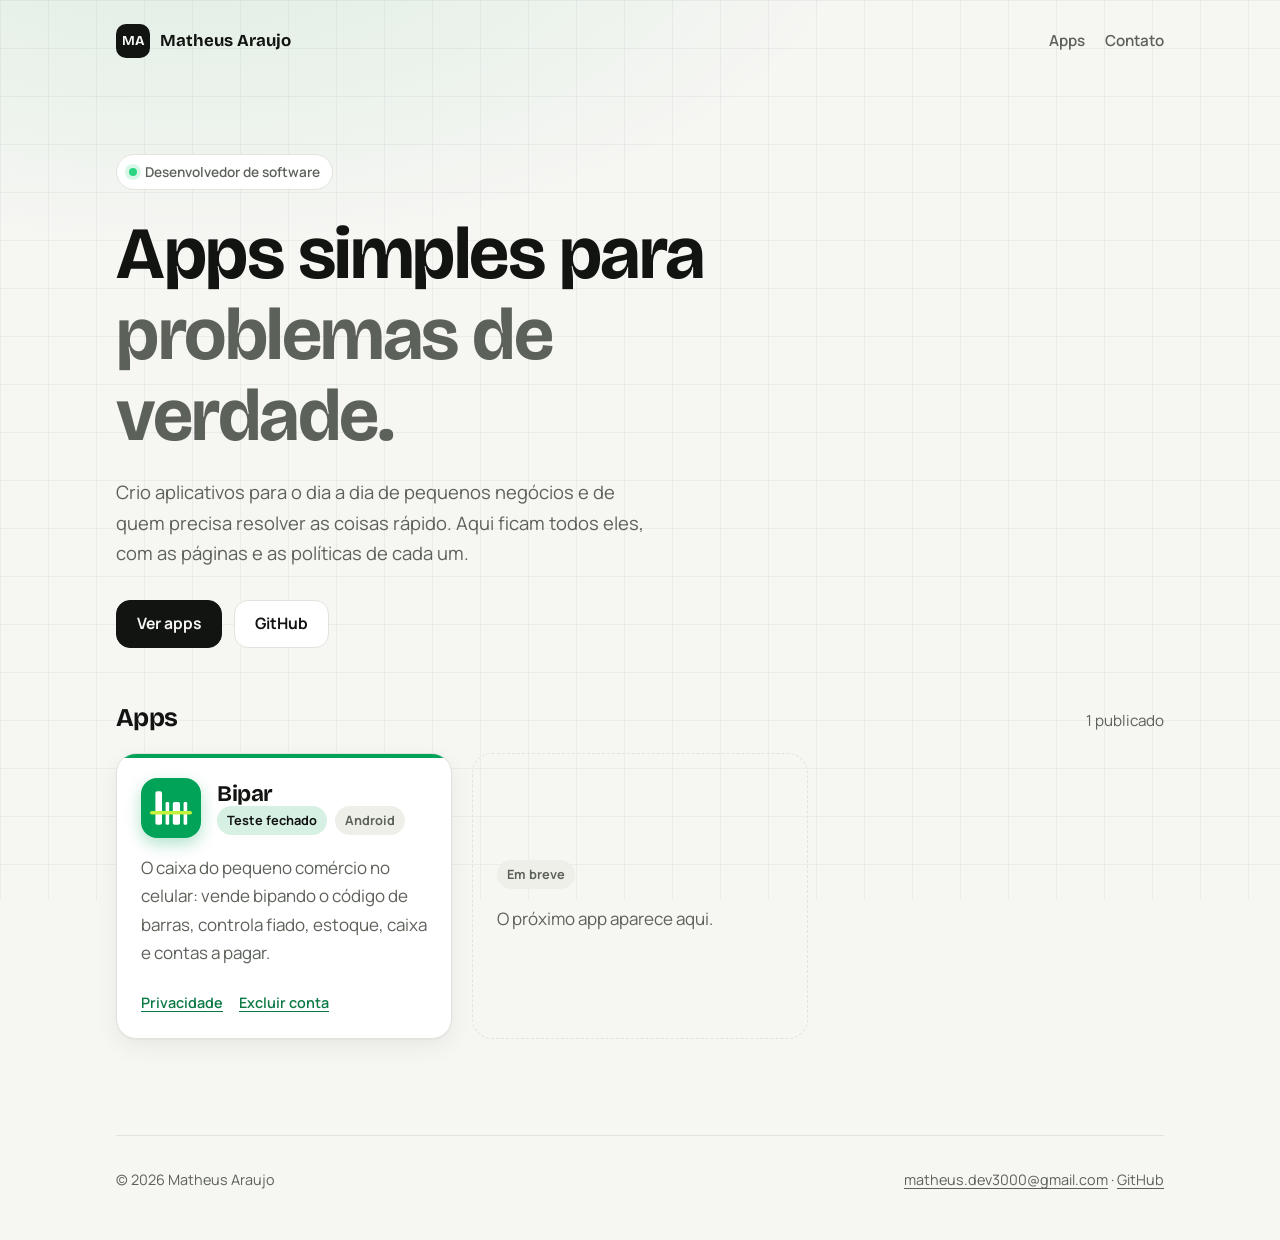
==== index.html @ b0554bd5 "Site com apps e políticas" ====
<!doctype html>
<html lang="pt-BR">
  <head>
    <meta charset="utf-8" />
    <meta name="viewport" content="width=device-width, initial-scale=1" />
    <title>Matheus Araujo · Apps</title>
    <meta name="description" content="Aplicativos criados por Matheus Araujo, com as páginas e políticas de privacidade de cada um." />
    <link rel="icon" href="/assets/favicon.svg" type="image/svg+xml" />
    <link rel="preconnect" href="https://fonts.googleapis.com" />
    <link rel="preconnect" href="https://fonts.gstatic.com" crossorigin />
    <link
      rel="stylesheet"
      href="https://fonts.googleapis.com/css2?family=Bricolage+Grotesque:opsz,wght@12..96,700&family=Manrope:wght@400;600;700&display=swap"
    />
    <link rel="stylesheet" href="/assets/site.css" />
  </head>
  <body>
    <div class="wrap">
      <header class="site-header">
        <a class="brand" href="/"><span class="brand-mark">MA</span> Matheus Araujo</a>
        <nav class="nav">
          <a href="#apps">Apps</a>
          <a href="#contato">Contato</a>
        </nav>
      </header>

      <main>
        <section class="hero">
          <span class="eyebrow"><span class="dot"></span> Desenvolvedor de software</span>
          <h1>Apps simples para <span class="soft">problemas de verdade.</span></h1>
          <p>
            Crio aplicativos para o dia a dia de pequenos negócios e de quem precisa resolver as coisas rápido. Aqui
            ficam todos eles, com as páginas e as políticas de cada um.
          </p>
          <div class="actions">
            <a class="button primary" href="#apps">Ver apps</a>
            <a class="button" href="https://github.com/matheusaraujo-dev">GitHub</a>
          </div>
        </section>

        <section id="apps">
          <div class="section-title">
            <h2>Apps</h2>
            <span>1 publicado</span>
          </div>

          <div class="apps">
            <!-- Novo app: copie este <article>, troque --accent, ícone, textos e a pasta /nome-do-app/ -->
            <article class="app-card" style="--accent: #00a357">
              <header>
                <img class="app-icon" src="/bipar/icon.svg" alt="" width="60" height="60" />
                <div>
                  <h3><a href="/bipar/">Bipar</a></h3>
                  <div class="tags">
                    <span class="tag status">Teste fechado</span>
                    <span class="tag">Android</span>
                  </div>
                </div>
              </header>
              <p>
                O caixa do pequeno comércio no celular: vende bipando o código de barras, controla fiado, estoque, caixa
                e contas a pagar.
              </p>
              <footer>
                <a href="/bipar/privacidade.html">Privacidade</a>
                <a href="/bipar/excluir-conta.html">Excluir conta</a>
              </footer>
            </article>

            <article class="app-card placeholder">
              <span class="tag">Em breve</span>
              <p>O próximo app aparece aqui.</p>
            </article>
          </div>
        </section>
      </main>

      <footer class="site-footer" id="contato">
        <span>© 2026 Matheus Araujo</span>
        <span>
          <a href="mailto:matheus.dev3000@gmail.com">matheus.dev3000@gmail.com</a> ·
          <a href="https://github.com/matheusaraujo-dev">GitHub</a>
        </span>
      </footer>
    </div>
  </body>
</html>
---- assets/site.css ----
/* Tokens ------------------------------------------------------------------ */

:root {
  --bg: #f6f6f3;
  --bg-glow: rgba(0, 163, 87, 0.1);
  --surface: #ffffff;
  --surface-2: #efefea;
  --text: #121411;
  --muted: #5c6159;
  --border: #e2e3dc;
  --grid-line: rgba(18, 20, 17, 0.045);
  --link: #0a7a45;
  --shadow: 0 1px 2px rgba(18, 20, 17, 0.04), 0 8px 24px rgba(18, 20, 17, 0.06);
  --shadow-hover: 0 2px 4px rgba(18, 20, 17, 0.05), 0 18px 40px rgba(18, 20, 17, 0.1);

  --font-display: 'Bricolage Grotesque', system-ui, sans-serif;
  --font-body: 'Manrope', system-ui, -apple-system, 'Segoe UI', sans-serif;
  --radius: 20px;
  --gutter: 16px;

  color-scheme: light;
}

@media (prefers-color-scheme: dark) {
  :root:not([data-theme='light']) {
    --bg: #0c0e0c;
    --bg-glow: rgba(43, 212, 131, 0.12);
    --surface: #151815;
    --surface-2: #1c201c;
    --text: #eceee9;
    --muted: #9aa197;
    --border: #262a25;
    --grid-line: rgba(236, 238, 233, 0.04);
    --link: #5fdc9c;
    --shadow: 0 1px 2px rgba(0, 0, 0, 0.3), 0 8px 24px rgba(0, 0, 0, 0.25);
    --shadow-hover: 0 2px 4px rgba(0, 0, 0, 0.35), 0 18px 40px rgba(0, 0, 0, 0.4);
    color-scheme: dark;
  }
}

:root[data-theme='dark'] {
  --bg: #0c0e0c;
  --bg-glow: rgba(43, 212, 131, 0.12);
  --surface: #151815;
  --surface-2: #1c201c;
  --text: #eceee9;
  --muted: #9aa197;
  --border: #262a25;
  --grid-line: rgba(236, 238, 233, 0.04);
  --link: #5fdc9c;
  --shadow: 0 1px 2px rgba(0, 0, 0, 0.3), 0 8px 24px rgba(0, 0, 0, 0.25);
  --shadow-hover: 0 2px 4px rgba(0, 0, 0, 0.35), 0 18px 40px rgba(0, 0, 0, 0.4);
  color-scheme: dark;
}

/* Base -------------------------------------------------------------------- */

*,
*::before,
*::after {
  box-sizing: border-box;
}

html {
  -webkit-text-size-adjust: 100%;
}

body {
  margin: 0;
  min-height: 100vh;
  background-color: var(--bg);
  background-image:
    radial-gradient(60rem 30rem at 15% -10%, var(--bg-glow), transparent 70%),
    linear-gradient(var(--grid-line) 1px, transparent 1px),
    linear-gradient(90deg, var(--grid-line) 1px, transparent 1px);
  background-size: auto, 48px 48px, 48px 48px;
  background-attachment: fixed;
  color: var(--text);
  font: 400 17px/1.65 var(--font-body);
  -webkit-font-smoothing: antialiased;
}

a {
  color: var(--link);
  text-underline-offset: 3px;
}

a:focus-visible,
button:focus-visible {
  outline: 2px solid var(--link);
  outline-offset: 3px;
  border-radius: 6px;
}

h1,
h2,
h3 {
  font-family: var(--font-display);
  font-weight: 700;
  letter-spacing: -0.02em;
  line-height: 1.1;
  margin: 0;
}

img {
  display: block;
  max-width: 100%;
}

.wrap {
  width: 100%;
  max-width: 1080px;
  margin: 0 auto;
  padding: 0 var(--gutter);
}

.wrap.narrow {
  max-width: 760px;
}

/* Header / footer --------------------------------------------------------- */

.site-header {
  display: flex;
  align-items: center;
  justify-content: space-between;
  gap: 16px;
  padding: 24px 0;
}

.brand {
  display: inline-flex;
  align-items: center;
  gap: 10px;
  color: var(--text);
  text-decoration: none;
  font-family: var(--font-display);
  font-weight: 700;
  font-size: 1.05rem;
}

.brand-mark {
  display: grid;
  place-items: center;
  width: 34px;
  height: 34px;
  border-radius: 10px;
  background: var(--text);
  color: var(--bg);
  font-size: 0.85rem;
  letter-spacing: -0.03em;
}

.nav {
  display: flex;
  gap: 20px;
  font-size: 0.95rem;
}

.nav a {
  color: var(--muted);
  text-decoration: none;
  font-weight: 600;
}

.nav a:hover {
  color: var(--text);
}

.site-footer {
  margin-top: 96px;
  padding: 32px 0 48px;
  border-top: 1px solid var(--border);
  color: var(--muted);
  font-size: 0.9rem;
  display: flex;
  flex-wrap: wrap;
  gap: 8px 24px;
  justify-content: space-between;
}

.site-footer a {
  color: var(--muted);
}

/* Home hero --------------------------------------------------------------- */

.hero {
  padding: 72px 0 56px;
}

.eyebrow {
  display: inline-flex;
  align-items: center;
  gap: 8px;
  padding: 6px 12px;
  border: 1px solid var(--border);
  border-radius: 999px;
  background: var(--surface);
  color: var(--muted);
  font-size: 0.85rem;
  font-weight: 600;
}

.eyebrow .dot {
  width: 8px;
  height: 8px;
  border-radius: 50%;
  background: #2bd483;
  box-shadow: 0 0 0 4px rgba(43, 212, 131, 0.18);
}

.hero h1 {
  margin-top: 24px;
  font-size: clamp(2.6rem, 7vw, 4.6rem);
  max-width: 14ch;
}

.hero h1 .soft {
  color: var(--muted);
}

.hero p {
  margin: 20px 0 0;
  max-width: 34rem;
  color: var(--muted);
  font-size: 1.15rem;
}

.actions {
  display: flex;
  flex-wrap: wrap;
  gap: 12px;
  margin-top: 32px;
}

.button {
  display: inline-flex;
  align-items: center;
  gap: 8px;
  min-height: 48px;
  padding: 0 20px;
  border-radius: 14px;
  border: 1px solid var(--border);
  background: var(--surface);
  color: var(--text);
  font-weight: 700;
  font-size: 0.98rem;
  text-decoration: none;
  transition: transform 0.15s ease, box-shadow 0.15s ease;
}

.button:hover {
  transform: translateY(-1px);
  box-shadow: var(--shadow);
}

.button.primary {
  background: var(--text);
  border-color: var(--text);
  color: var(--bg);
}

.button[aria-disabled='true'] {
  opacity: 0.55;
  pointer-events: none;
}

/* App list ---------------------------------------------------------------- */

.section-title {
  display: flex;
  align-items: baseline;
  justify-content: space-between;
  gap: 16px;
  margin-bottom: 20px;
}

.section-title h2 {
  font-size: 1.6rem;
}

.section-title span {
  color: var(--muted);
  font-size: 0.95rem;
}

.apps {
  display: grid;
  grid-template-columns: repeat(auto-fill, minmax(300px, 1fr));
  gap: 20px;
}

.app-card {
  --accent: var(--link);
  position: relative;
  display: flex;
  flex-direction: column;
  gap: 16px;
  padding: 24px;
  border: 1px solid var(--border);
  border-radius: var(--radius);
  background: var(--surface);
  box-shadow: var(--shadow);
  transition: transform 0.2s ease, box-shadow 0.2s ease, border-color 0.2s ease;
  overflow: hidden;
}

.app-card::before {
  content: '';
  position: absolute;
  inset: 0 0 auto;
  height: 4px;
  background: var(--accent);
}

.app-card:hover {
  transform: translateY(-3px);
  box-shadow: var(--shadow-hover);
  border-color: color-mix(in srgb, var(--accent) 40%, var(--border));
}

.app-card header {
  display: flex;
  align-items: center;
  gap: 16px;
}

.app-icon {
  width: 60px;
  height: 60px;
  border-radius: 16px;
  flex: none;
  box-shadow: 0 6px 16px color-mix(in srgb, var(--accent) 30%, transparent);
}

.app-card h3 {
  font-size: 1.4rem;
}

.app-card h3 a {
  color: inherit;
  text-decoration: none;
}

/* The whole card is clickable through the title link */
.app-card h3 a::after {
  content: '';
  position: absolute;
  inset: 0;
}

.app-card p {
  margin: 0;
  color: var(--muted);
}

.tags {
  display: flex;
  flex-wrap: wrap;
  gap: 8px;
}

.tag {
  padding: 4px 10px;
  border-radius: 999px;
  background: var(--surface-2);
  color: var(--muted);
  font-size: 0.8rem;
  font-weight: 700;
}

.tag.status {
  background: color-mix(in srgb, var(--accent) 16%, transparent);
  color: var(--text);
}

.app-card footer {
  display: flex;
  gap: 16px;
  margin-top: auto;
  padding-top: 8px;
  font-size: 0.9rem;
  font-weight: 600;
}

/* Secondary links sit above the card-wide link */
.app-card footer a {
  position: relative;
  z-index: 1;
}

.app-card.placeholder {
  justify-content: center;
  align-items: flex-start;
  border-style: dashed;
  background: transparent;
  box-shadow: none;
}

.app-card.placeholder::before {
  display: none;
}

.app-card.placeholder:hover {
  transform: none;
}

/* App page ---------------------------------------------------------------- */

.app-hero {
  display: grid;
  gap: 32px;
  padding: 48px 0 40px;
}

.app-hero .app-icon {
  width: 88px;
  height: 88px;
  border-radius: 22px;
}

.app-hero h1 {
  font-size: clamp(2.4rem, 6vw, 3.8rem);
  max-width: 16ch;
}

.app-hero p {
  margin: 16px 0 0;
  max-width: 36rem;
  color: var(--muted);
  font-size: 1.15rem;
}

.features {
  display: grid;
  grid-template-columns: repeat(auto-fill, minmax(240px, 1fr));
  gap: 16px;
}

.feature {
  padding: 22px;
  border: 1px solid var(--border);
  border-radius: 18px;
  background: var(--surface);
}

.feature .glyph {
  display: grid;
  place-items: center;
  width: 40px;
  height: 40px;
  border-radius: 12px;
  background: color-mix(in srgb, var(--accent) 16%, transparent);
  font-size: 1.2rem;
}

.feature h3 {
  margin-top: 14px;
  font-size: 1.1rem;
  letter-spacing: -0.01em;
}

.feature p {
  margin: 6px 0 0;
  color: var(--muted);
  font-size: 0.95rem;
}

.links-row {
  display: flex;
  flex-wrap: wrap;
  gap: 12px 24px;
  margin-top: 40px;
  font-weight: 600;
}

/* Documents (policies) ---------------------------------------------------- */

.doc {
  padding: 32px 0 0;
}

.back {
  display: inline-flex;
  align-items: center;
  gap: 6px;
  color: var(--muted);
  font-weight: 600;
  text-decoration: none;
  font-size: 0.95rem;
}

.back:hover {
  color: var(--text);
}

.doc h1 {
  margin-top: 24px;
  font-size: clamp(2rem, 5vw, 2.8rem);
}

.doc .updated {
  margin: 12px 0 32px;
  color: var(--muted);
}

.doc h2 {
  margin: 40px 0 12px;
  font-size: 1.3rem;
  letter-spacing: -0.01em;
}

.doc p,
.doc li {
  color: color-mix(in srgb, var(--text) 88%, var(--muted));
}

.doc ul,
.doc ol {
  padding-left: 1.3rem;
}

.doc li + li {
  margin-top: 6px;
}

.box {
  margin: 16px 0;
  padding: 18px 22px;
  border: 1px solid var(--border);
  border-radius: 16px;
  background: var(--surface);
}

.box ol {
  margin: 0;
}

@media (max-width: 560px) {
  body {
    font-size: 16px;
  }

  .nav {
    gap: 14px;
  }

  .hero {
    padding: 40px 0 40px;
  }

  .apps {
    grid-template-columns: 1fr;
  }
}

@media (prefers-reduced-motion: reduce) {
  * {
    transition: none !important;
  }
}
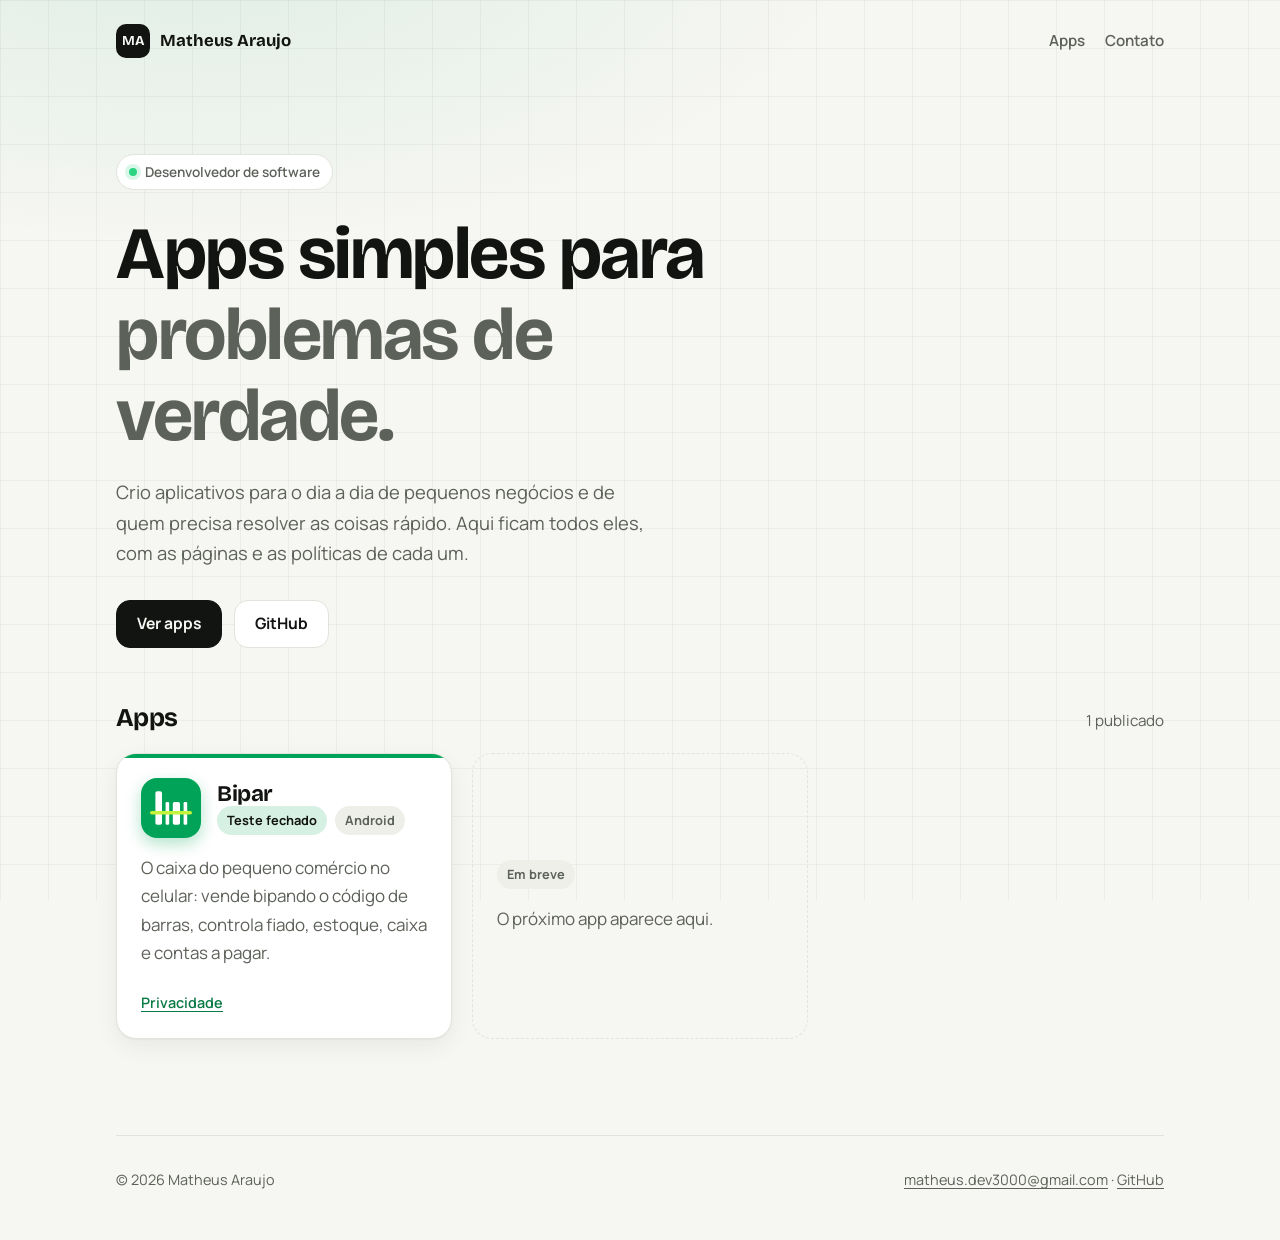
==== commit 3f501448: "Update privacy policy and remove account deletion link from homepage" ====
--- a/index.html
+++ b/index.html
@@ -63,7 +63,6 @@
               </p>
               <footer>
                 <a href="/bipar/privacidade.html">Privacidade</a>
-                <a href="/bipar/excluir-conta.html">Excluir conta</a>
               </footer>
             </article>
 
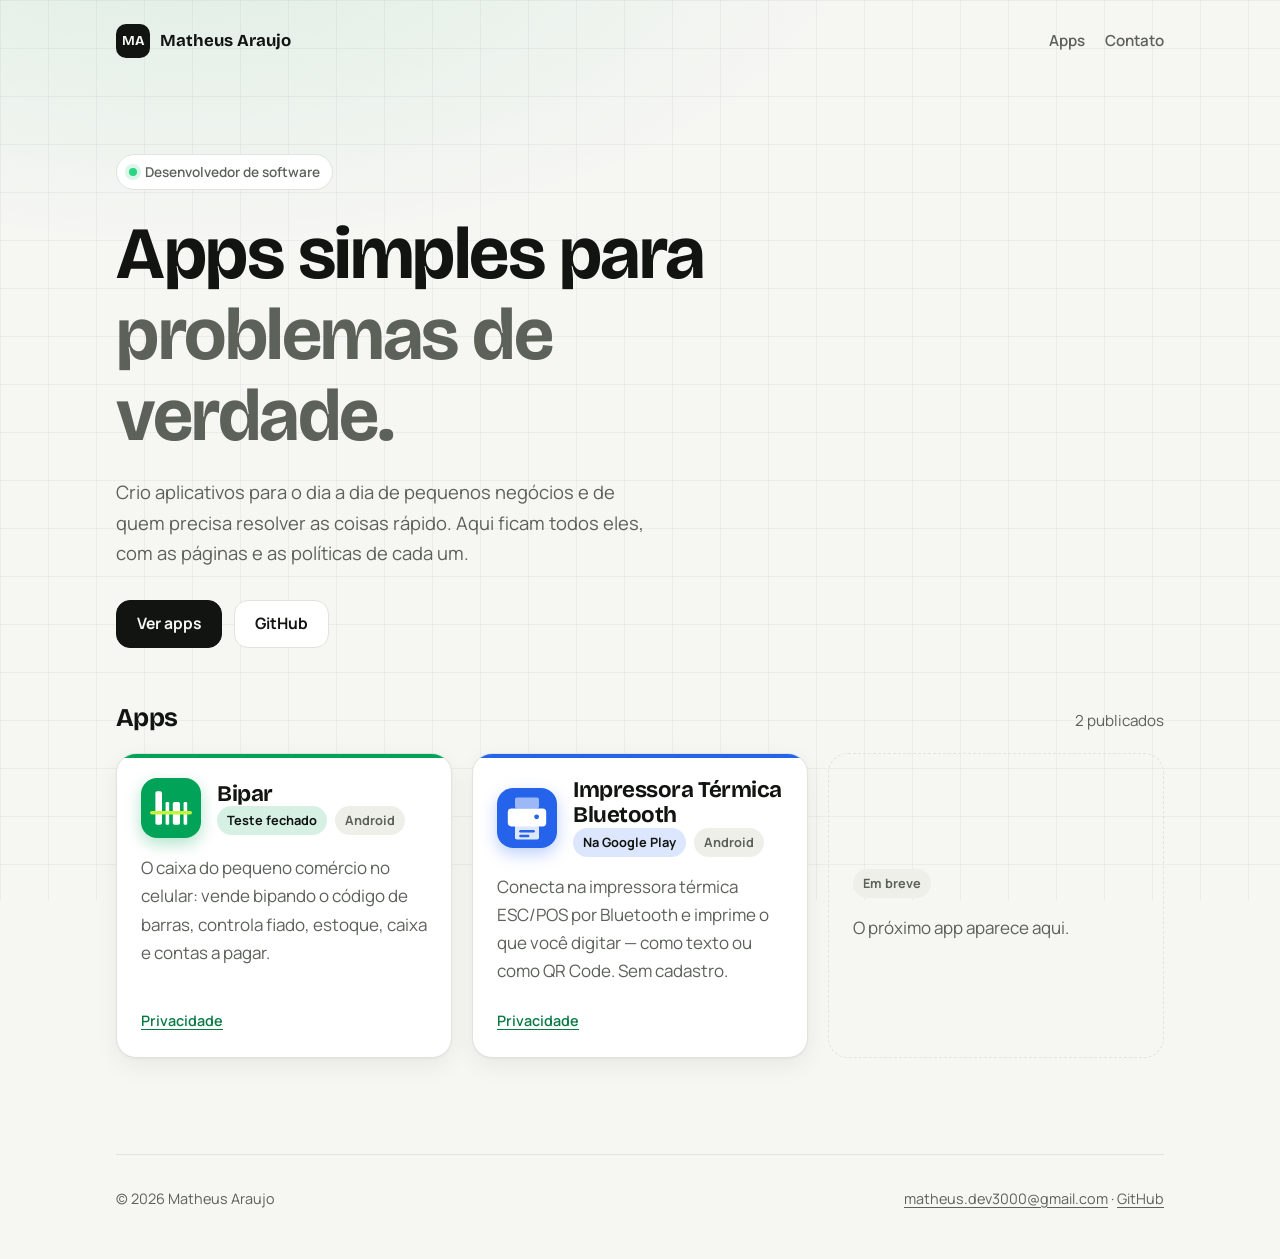
==== commit 2d17469e: "Add Impressora Térmica Bluetooth app with privacy policy and icon" ====
--- a/index.html
+++ b/index.html
@@ -41,7 +41,7 @@
         <section id="apps">
           <div class="section-title">
             <h2>Apps</h2>
-            <span>1 publicado</span>
+            <span>2 publicados</span>
           </div>
 
           <div class="apps">
@@ -66,6 +66,26 @@
               </footer>
             </article>
 
+            <article class="app-card" style="--accent: #2563eb">
+              <header>
+                <img class="app-icon" src="/impressora-bluetooth/icon.svg" alt="" width="60" height="60" />
+                <div>
+                  <h3><a href="/impressora-bluetooth/">Impressora Térmica Bluetooth</a></h3>
+                  <div class="tags">
+                    <span class="tag status">Na Google Play</span>
+                    <span class="tag">Android</span>
+                  </div>
+                </div>
+              </header>
+              <p>
+                Conecta na impressora térmica ESC/POS por Bluetooth e imprime o que você digitar — como texto ou como
+                QR Code. Sem cadastro.
+              </p>
+              <footer>
+                <a href="/impressora-bluetooth/privacidade.html">Privacidade</a>
+              </footer>
+            </article>
+
             <article class="app-card placeholder">
               <span class="tag">Em breve</span>
               <p>O próximo app aparece aqui.</p>
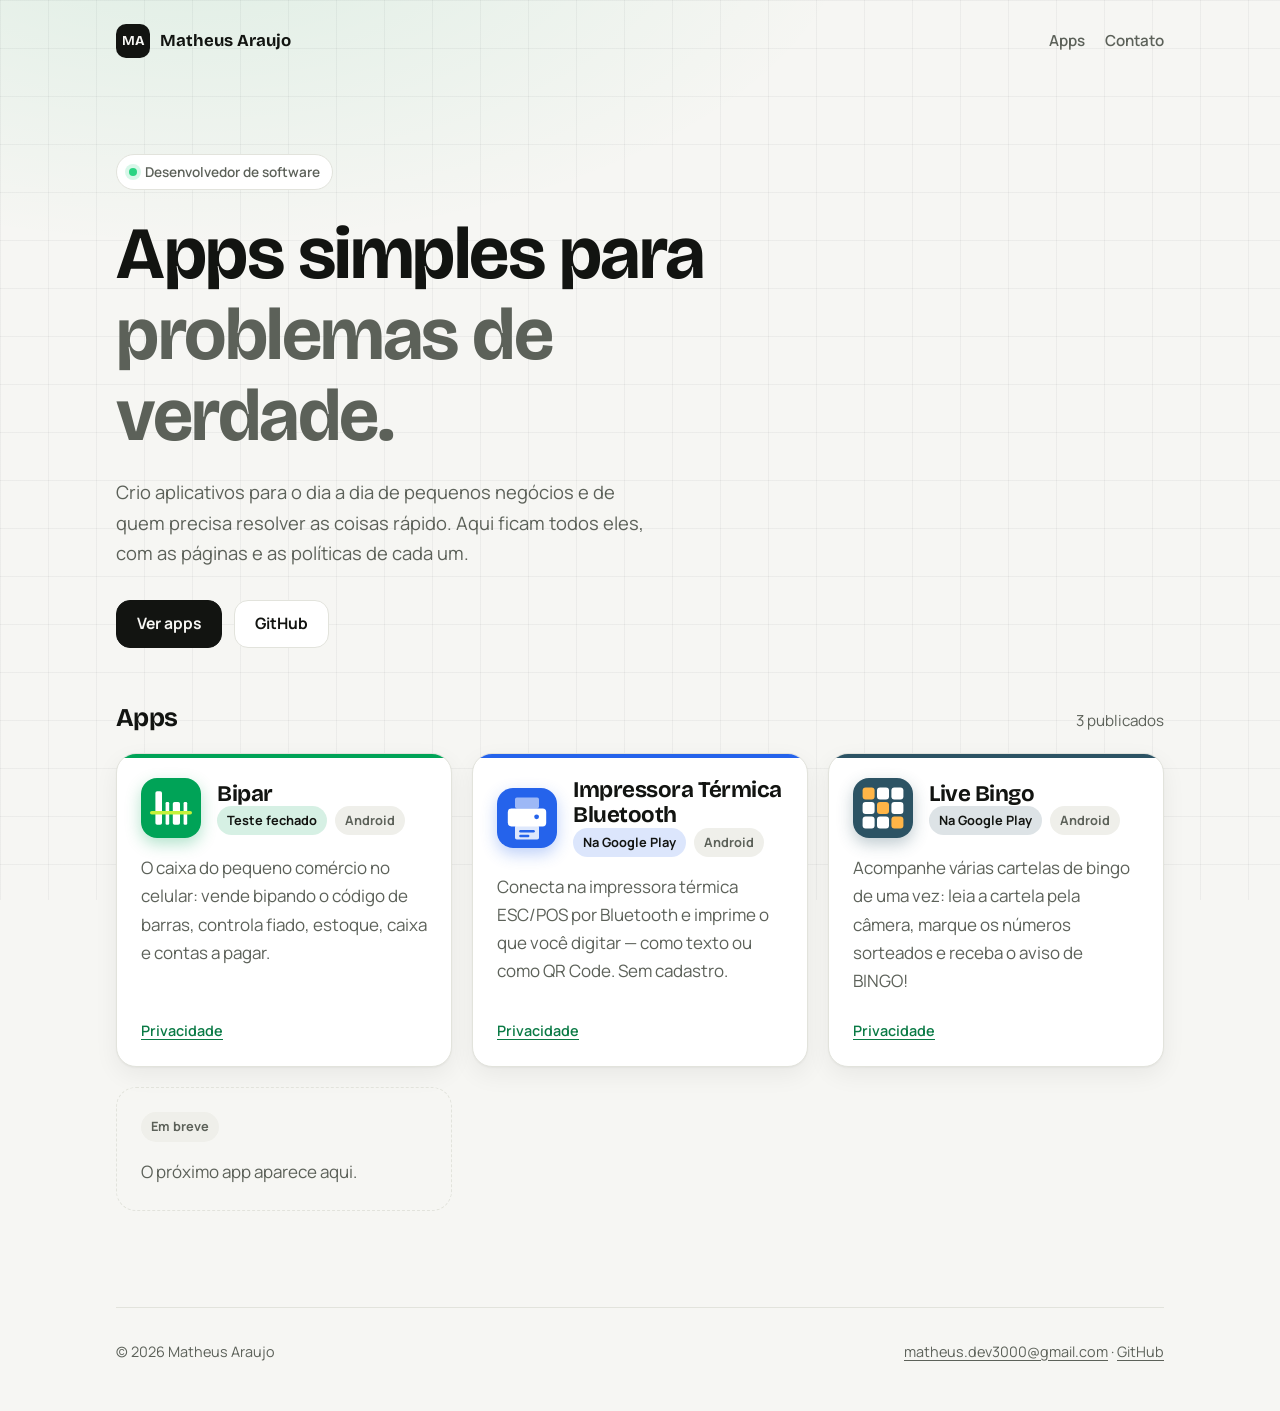
==== commit 4ecea01f: "Add Live Bingo app with privacy policy and icon; update app count" ====
--- a/index.html
+++ b/index.html
@@ -4,7 +4,10 @@
     <meta charset="utf-8" />
     <meta name="viewport" content="width=device-width, initial-scale=1" />
     <title>Matheus Araujo · Apps</title>
-    <meta name="description" content="Aplicativos criados por Matheus Araujo, com as páginas e políticas de privacidade de cada um." />
+    <meta
+      name="description"
+      content="Aplicativos criados por Matheus Araujo, com as páginas e políticas de privacidade de cada um."
+    />
     <link rel="icon" href="/assets/favicon.svg" type="image/svg+xml" />
     <link rel="preconnect" href="https://fonts.googleapis.com" />
     <link rel="preconnect" href="https://fonts.gstatic.com" crossorigin />
@@ -17,7 +20,9 @@
   <body>
     <div class="wrap">
       <header class="site-header">
-        <a class="brand" href="/"><span class="brand-mark">MA</span> Matheus Araujo</a>
+        <a class="brand" href="/"
+          ><span class="brand-mark">MA</span> Matheus Araujo</a
+        >
         <nav class="nav">
           <a href="#apps">Apps</a>
           <a href="#contato">Contato</a>
@@ -26,29 +31,42 @@
 
       <main>
         <section class="hero">
-          <span class="eyebrow"><span class="dot"></span> Desenvolvedor de software</span>
-          <h1>Apps simples para <span class="soft">problemas de verdade.</span></h1>
+          <span class="eyebrow"
+            ><span class="dot"></span> Desenvolvedor de software</span
+          >
+          <h1>
+            Apps simples para <span class="soft">problemas de verdade.</span>
+          </h1>
           <p>
-            Crio aplicativos para o dia a dia de pequenos negócios e de quem precisa resolver as coisas rápido. Aqui
-            ficam todos eles, com as páginas e as políticas de cada um.
+            Crio aplicativos para o dia a dia de pequenos negócios e de quem
+            precisa resolver as coisas rápido. Aqui ficam todos eles, com as
+            páginas e as políticas de cada um.
           </p>
           <div class="actions">
             <a class="button primary" href="#apps">Ver apps</a>
-            <a class="button" href="https://github.com/matheusaraujo-dev">GitHub</a>
+            <a class="button" href="https://github.com/matheusaraujo-dev"
+              >GitHub</a
+            >
           </div>
         </section>
 
         <section id="apps">
           <div class="section-title">
             <h2>Apps</h2>
-            <span>2 publicados</span>
+            <span>3 publicados</span>
           </div>
 
           <div class="apps">
             <!-- Novo app: copie este <article>, troque --accent, ícone, textos e a pasta /nome-do-app/ -->
             <article class="app-card" style="--accent: #00a357">
               <header>
-                <img class="app-icon" src="/bipar/icon.svg" alt="" width="60" height="60" />
+                <img
+                  class="app-icon"
+                  src="/bipar/icon.svg"
+                  alt=""
+                  width="60"
+                  height="60"
+                />
                 <div>
                   <h3><a href="/bipar/">Bipar</a></h3>
                   <div class="tags">
@@ -58,8 +76,8 @@
                 </div>
               </header>
               <p>
-                O caixa do pequeno comércio no celular: vende bipando o código de barras, controla fiado, estoque, caixa
-                e contas a pagar.
+                O caixa do pequeno comércio no celular: vende bipando o código
+                de barras, controla fiado, estoque, caixa e contas a pagar.
               </p>
               <footer>
                 <a href="/bipar/privacidade.html">Privacidade</a>
@@ -68,9 +86,19 @@
 
             <article class="app-card" style="--accent: #2563eb">
               <header>
-                <img class="app-icon" src="/impressora-bluetooth/icon.svg" alt="" width="60" height="60" />
+                <img
+                  class="app-icon"
+                  src="/impressora-bluetooth/icon.svg"
+                  alt=""
+                  width="60"
+                  height="60"
+                />
                 <div>
-                  <h3><a href="/impressora-bluetooth/">Impressora Térmica Bluetooth</a></h3>
+                  <h3>
+                    <a href="/impressora-bluetooth/"
+                      >Impressora Térmica Bluetooth</a
+                    >
+                  </h3>
                   <div class="tags">
                     <span class="tag status">Na Google Play</span>
                     <span class="tag">Android</span>
@@ -78,11 +106,38 @@
                 </div>
               </header>
               <p>
-                Conecta na impressora térmica ESC/POS por Bluetooth e imprime o que você digitar — como texto ou como
-                QR Code. Sem cadastro.
+                Conecta na impressora térmica ESC/POS por Bluetooth e imprime o
+                que você digitar — como texto ou como QR Code. Sem cadastro.
               </p>
               <footer>
                 <a href="/impressora-bluetooth/privacidade.html">Privacidade</a>
+              </footer>
+            </article>
+
+            <article class="app-card" style="--accent: #2c5364">
+              <header>
+                <img
+                  class="app-icon"
+                  src="/live-bingo/icon.svg"
+                  alt=""
+                  width="60"
+                  height="60"
+                />
+                <div>
+                  <h3><a href="/live-bingo/">Live Bingo</a></h3>
+                  <div class="tags">
+                    <span class="tag status">Na Google Play</span>
+                    <span class="tag">Android</span>
+                  </div>
+                </div>
+              </header>
+              <p>
+                Acompanhe várias cartelas de bingo de uma vez: leia a cartela
+                pela câmera, marque os números sorteados e receba o aviso de
+                BINGO!
+              </p>
+              <footer>
+                <a href="/live-bingo/privacidade.html">Privacidade</a>
               </footer>
             </article>
 
@@ -97,7 +152,10 @@
       <footer class="site-footer" id="contato">
         <span>© 2026 Matheus Araujo</span>
         <span>
-          <a href="mailto:matheus.dev3000@gmail.com">matheus.dev3000@gmail.com</a> ·
+          <a href="mailto:matheus.dev3000@gmail.com"
+            >matheus.dev3000@gmail.com</a
+          >
+          ·
           <a href="https://github.com/matheusaraujo-dev">GitHub</a>
         </span>
       </footer>
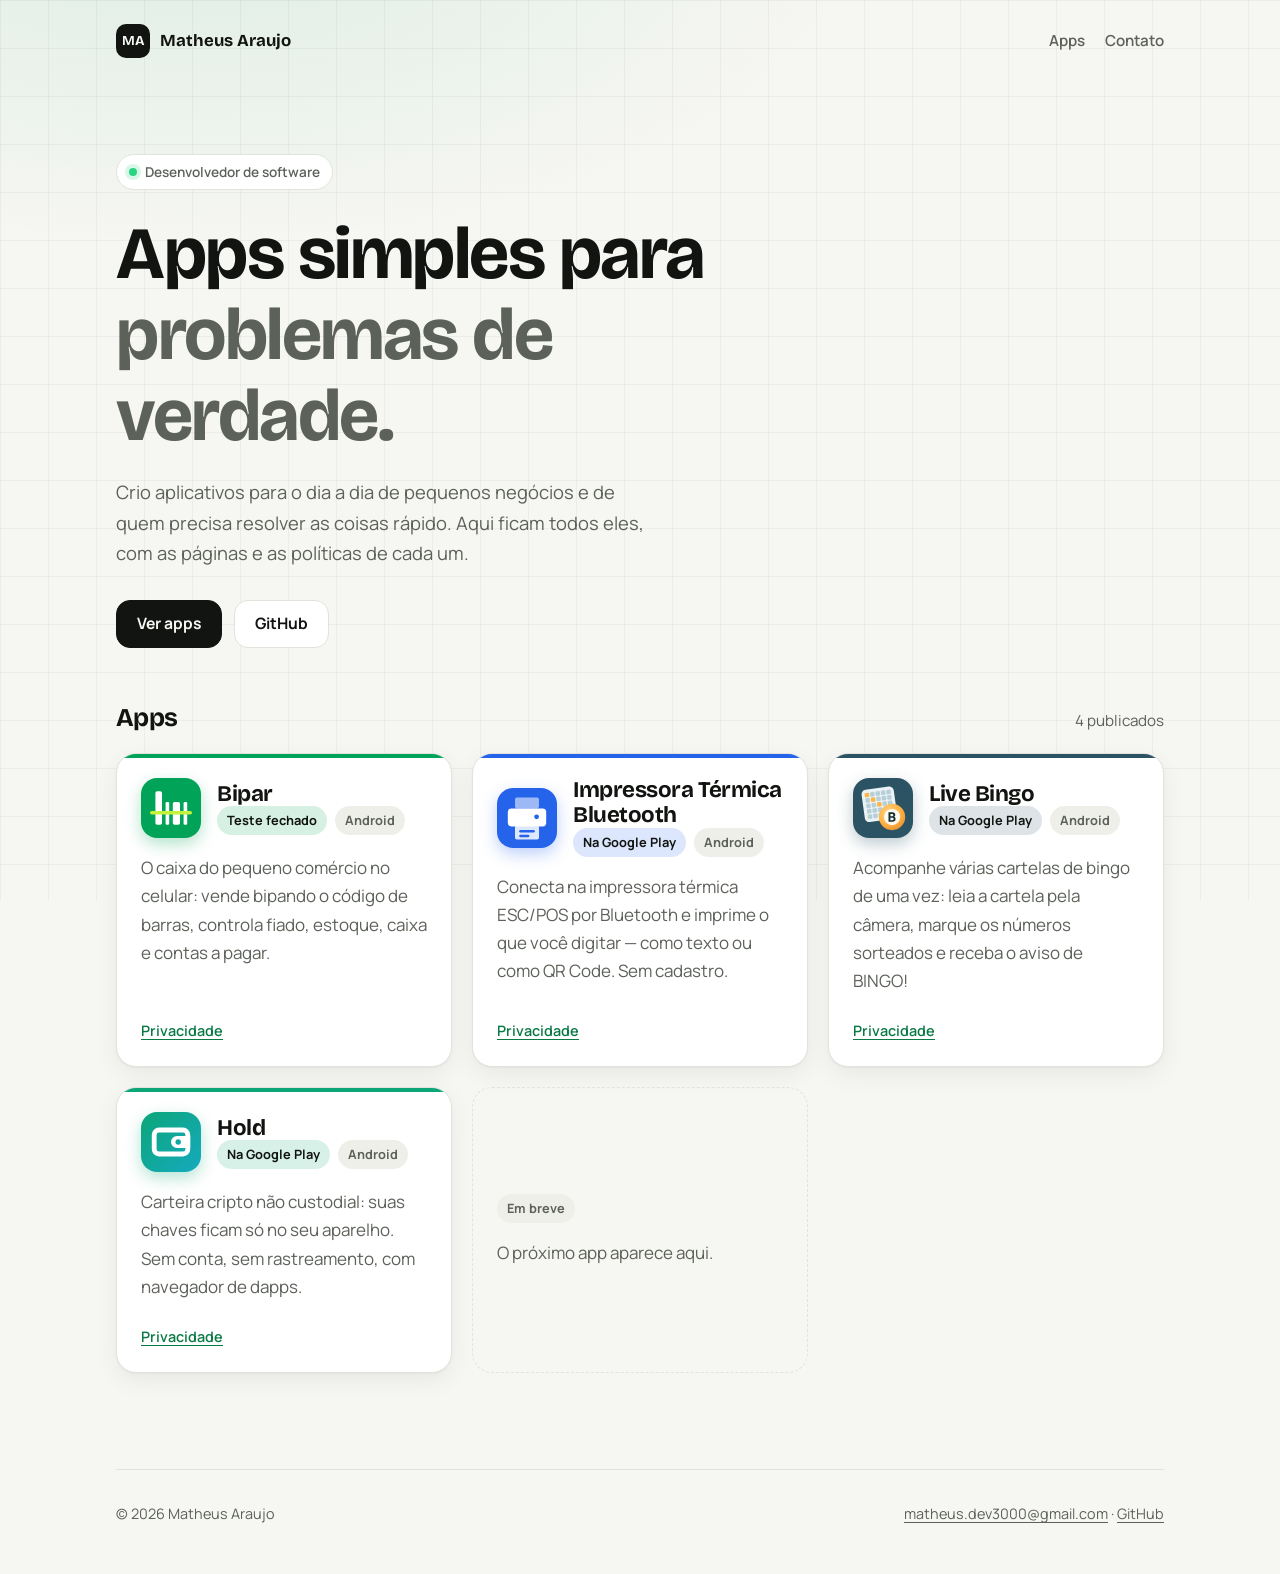
==== commit 9a51b900: "Add Hold app with icon, screenshots, and privacy policy; update app count" ====
--- a/index.html
+++ b/index.html
@@ -53,7 +53,7 @@
         <section id="apps">
           <div class="section-title">
             <h2>Apps</h2>
-            <span>3 publicados</span>
+            <span>4 publicados</span>
           </div>
 
           <div class="apps">
@@ -141,6 +141,32 @@
               </footer>
             </article>
 
+            <article class="app-card" style="--accent: #0ca678">
+              <header>
+                <img
+                  class="app-icon"
+                  src="/hold/icon.svg"
+                  alt=""
+                  width="60"
+                  height="60"
+                />
+                <div>
+                  <h3><a href="/hold/">Hold</a></h3>
+                  <div class="tags">
+                    <span class="tag status">Na Google Play</span>
+                    <span class="tag">Android</span>
+                  </div>
+                </div>
+              </header>
+              <p>
+                Carteira cripto não custodial: suas chaves ficam só no seu
+                aparelho. Sem conta, sem rastreamento, com navegador de dapps.
+              </p>
+              <footer>
+                <a href="/hold/privacidade.html">Privacidade</a>
+              </footer>
+            </article>
+
             <article class="app-card placeholder">
               <span class="tag">Em breve</span>
               <p>O próximo app aparece aqui.</p>
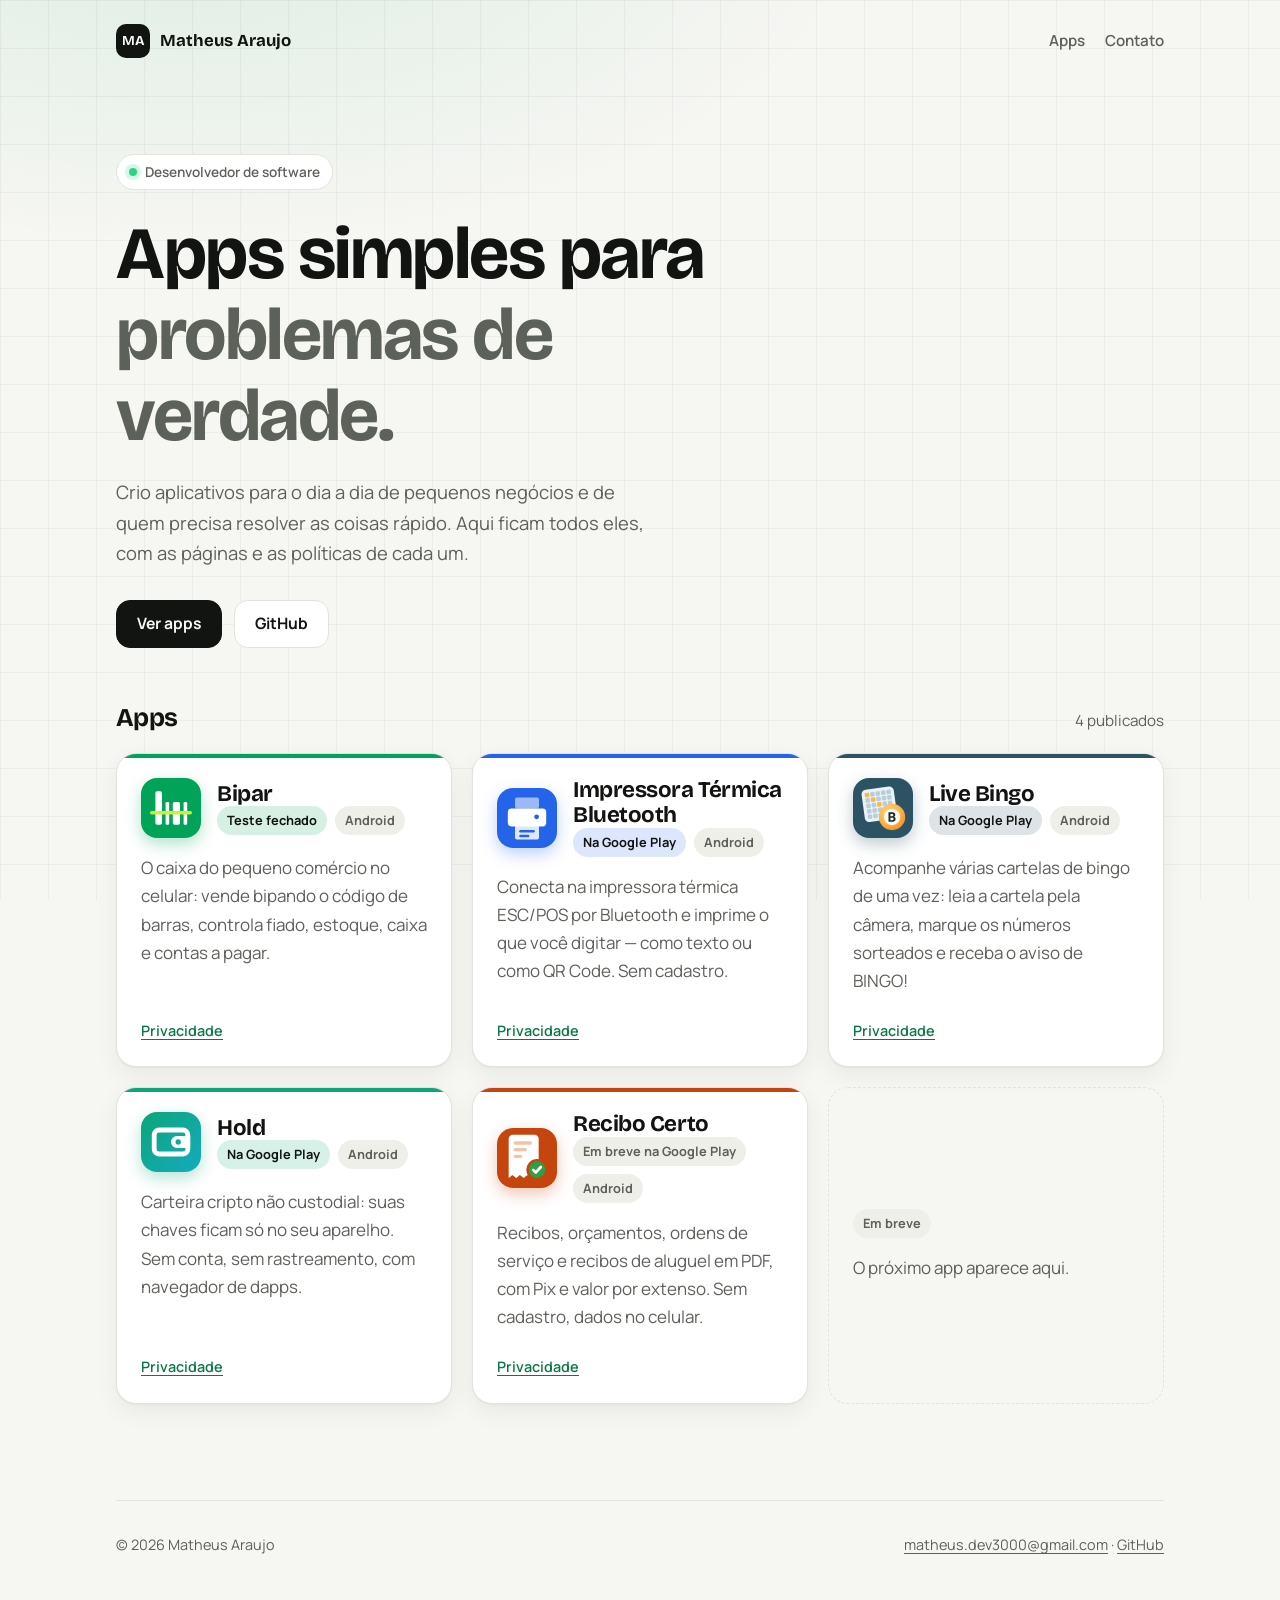
==== commit 26ebfe31: "Add Recibo Certo app page with icon, description, features, and privacy policy" ====
--- a/index.html
+++ b/index.html
@@ -167,6 +167,33 @@
               </footer>
             </article>
 
+            <article class="app-card" style="--accent: #c4450d">
+              <header>
+                <img
+                  class="app-icon"
+                  src="/recibo-certo/icon.svg"
+                  alt=""
+                  width="60"
+                  height="60"
+                />
+                <div>
+                  <h3><a href="/recibo-certo/">Recibo Certo</a></h3>
+                  <div class="tags">
+                    <span class="tag">Em breve na Google Play</span>
+                    <span class="tag">Android</span>
+                  </div>
+                </div>
+              </header>
+              <p>
+                Recibos, orçamentos, ordens de serviço e recibos de aluguel em
+                PDF, com Pix e valor por extenso. Sem cadastro, dados no
+                celular.
+              </p>
+              <footer>
+                <a href="/recibo-certo/privacidade.html">Privacidade</a>
+              </footer>
+            </article>
+
             <article class="app-card placeholder">
               <span class="tag">Em breve</span>
               <p>O próximo app aparece aqui.</p>
